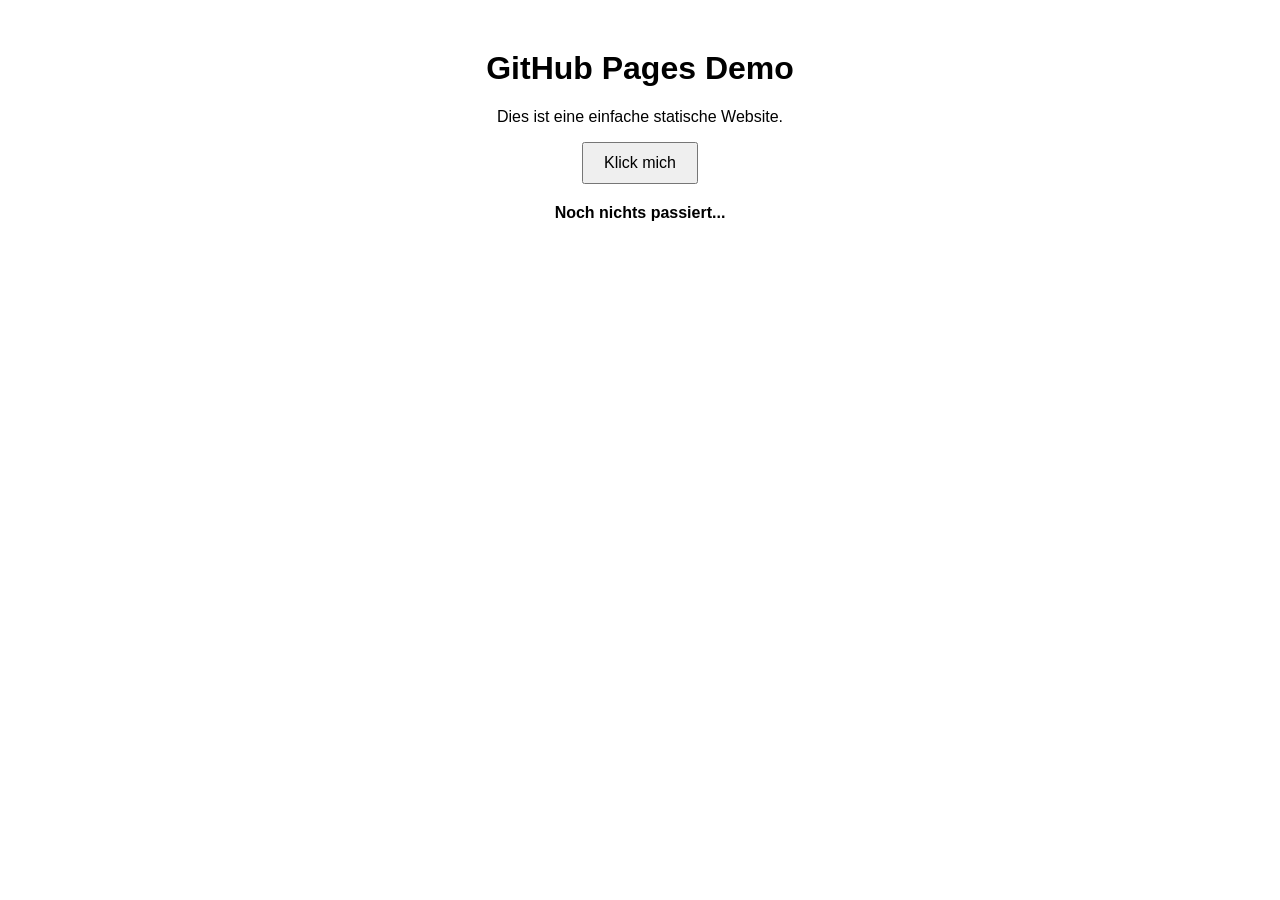
==== docs/index.html @ 736f30be "Add: static Page example" ====
<!DOCTYPE html>
<html lang="de">
<head>
    <meta charset="UTF-8">
    <title>GitHub Pages Demo</title>
    <link rel="stylesheet" href="style.css">
</head>
<body>

<h1>GitHub Pages Demo</h1>

<p>Dies ist eine einfache statische Website.</p>

<button onclick="changeText()">Klick mich</button>

<p id="output">Noch nichts passiert...</p>

<script src="script.js"></script>

</body>
</html>
---- docs/style.css ----
body {
    font-family: Arial, sans-serif;
    text-align: center;
    margin-top: 50px;
}

button {
    padding: 10px 20px;
    font-size: 16px;
    cursor: pointer;
}

#output {
    margin-top: 20px;
    font-weight: bold;
}
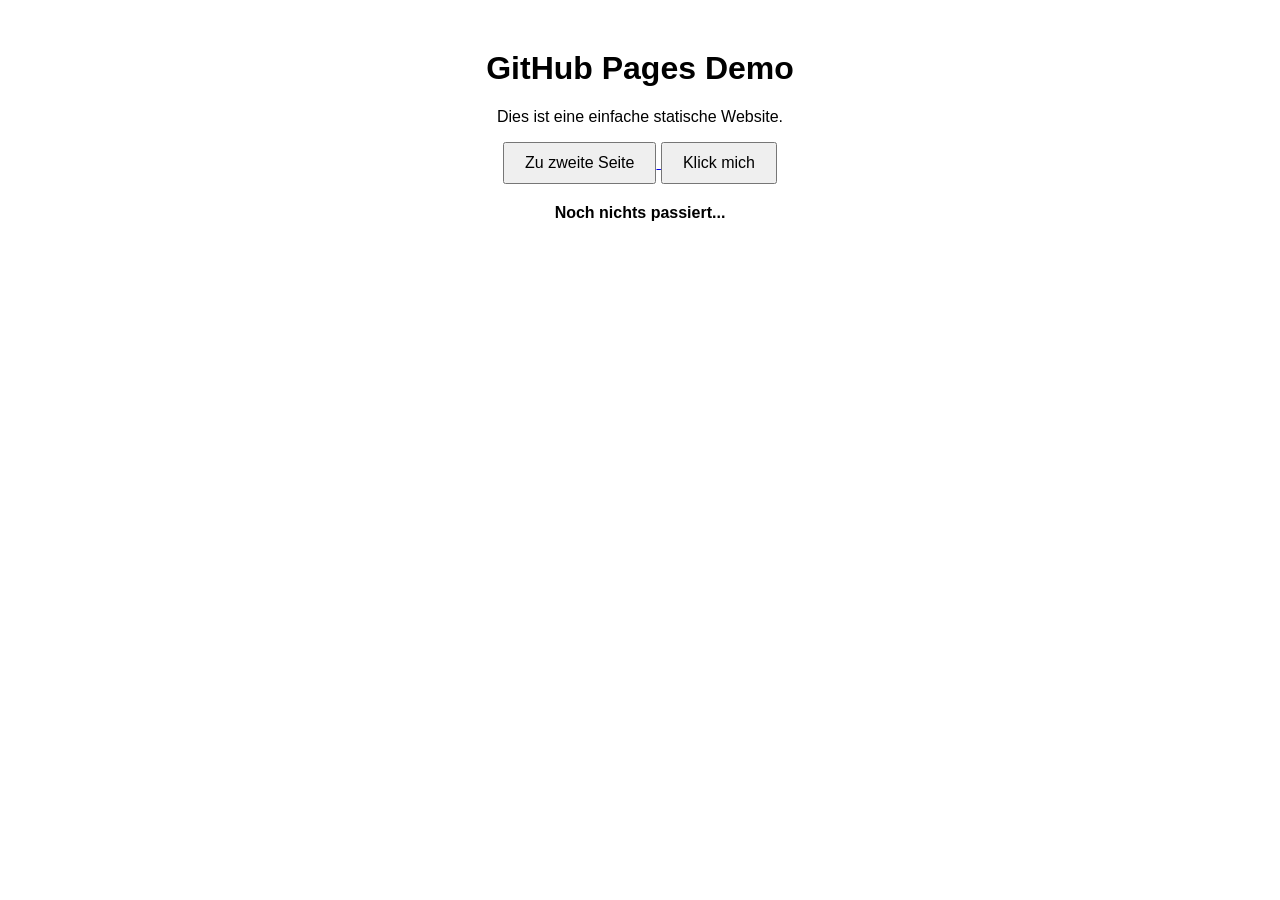
==== commit f29fee5b: "Add: additional Page for Demo" ====
--- a/docs/index.html
+++ b/docs/index.html
@@ -11,6 +11,10 @@
 
 <p>Dies ist eine einfache statische Website.</p>
 
+<a href="https://dejanmirkovichslu.github.io/ProjectBasics_DOCs/example1">
+    <button>Zu zweite Seite</button>
+</a>
+
 <button onclick="changeText()">Klick mich</button>
 
 <p id="output">Noch nichts passiert...</p>
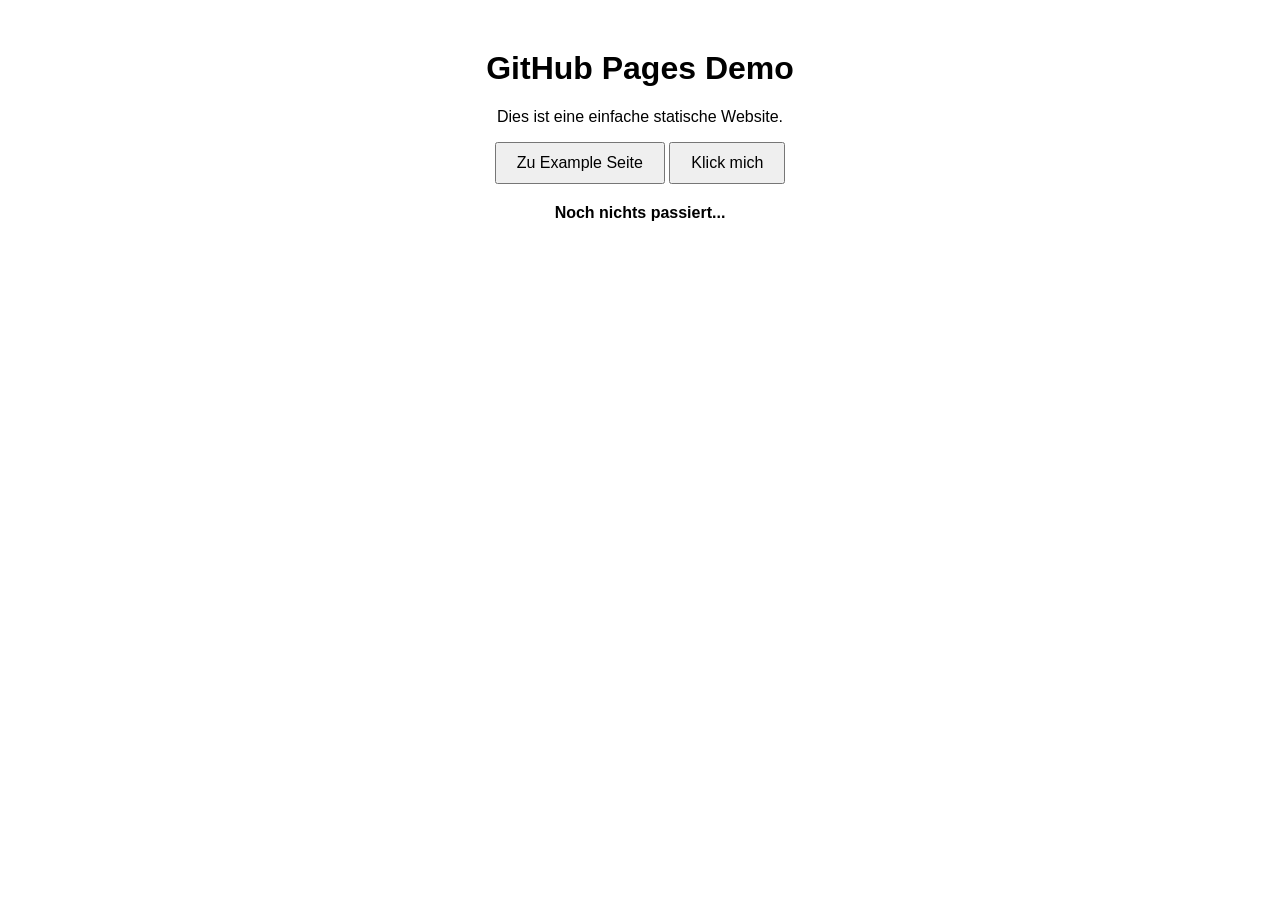
==== commit 45d54234: "Add: additional Page for Demo" ====
--- a/docs/index.html
+++ b/docs/index.html
@@ -11,9 +11,7 @@
 
 <p>Dies ist eine einfache statische Website.</p>
 
-<a href="https://dejanmirkovichslu.github.io/ProjectBasics_DOCs/example1">
-    <button>Zu zweite Seite</button>
-</a>
+<button onclick="goToExample()">Zu Example Seite</button>
 
 <button onclick="changeText()">Klick mich</button>
 
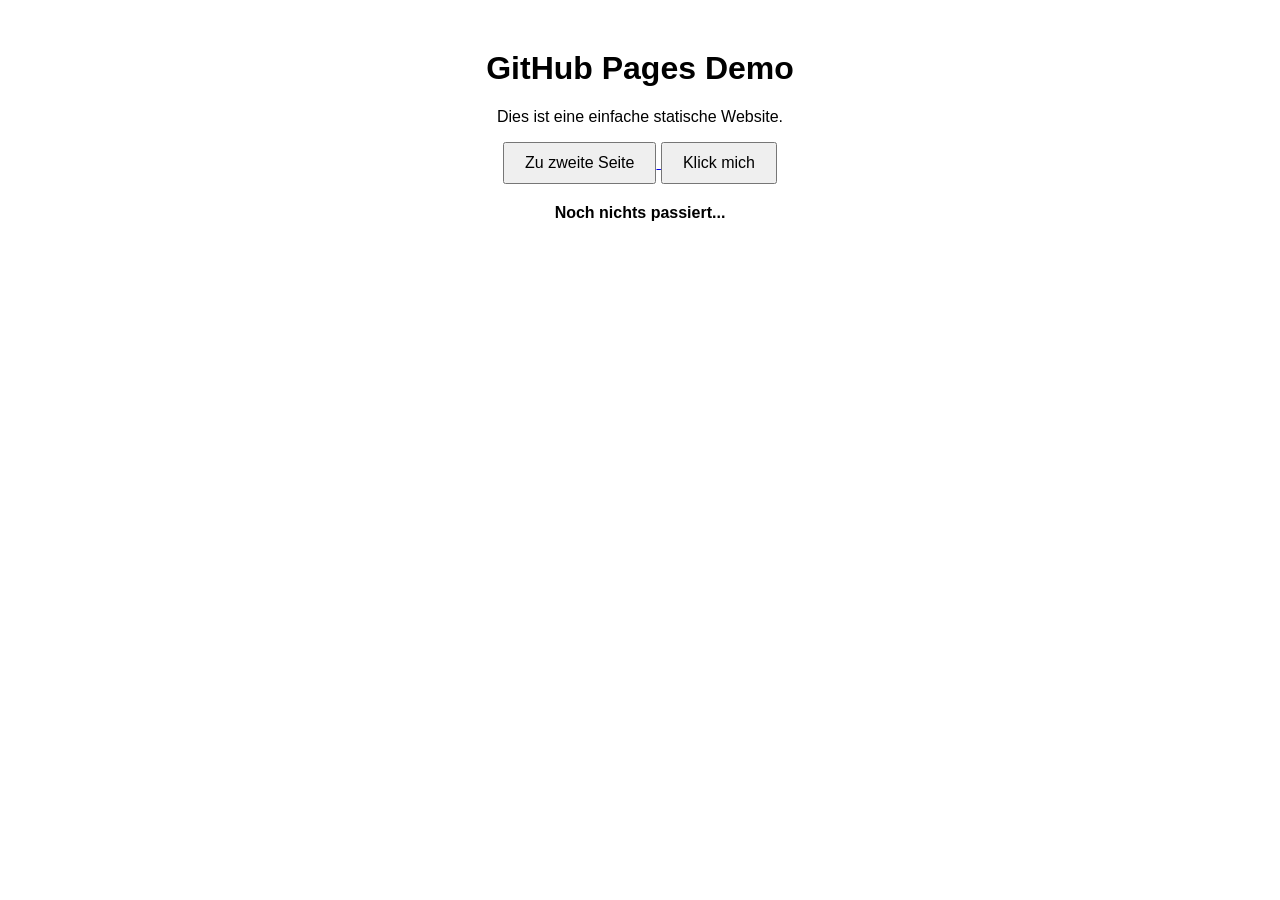
==== commit 90dcbb63: "Merge pull request #8 from DejanMirkovicHSLU/AddPages Add: additional Page for Demo" ====
--- a/docs/index.html
+++ b/docs/index.html
@@ -11,7 +11,9 @@
 
 <p>Dies ist eine einfache statische Website.</p>
 
-<button onclick="goToExample()">Zu Example Seite</button>
+<a href="https://dejanmirkovichslu.github.io/ProjectBasics_DOCs/example1">
+    <button>Zu zweite Seite</button>
+</a>
 
 <button onclick="changeText()">Klick mich</button>
 
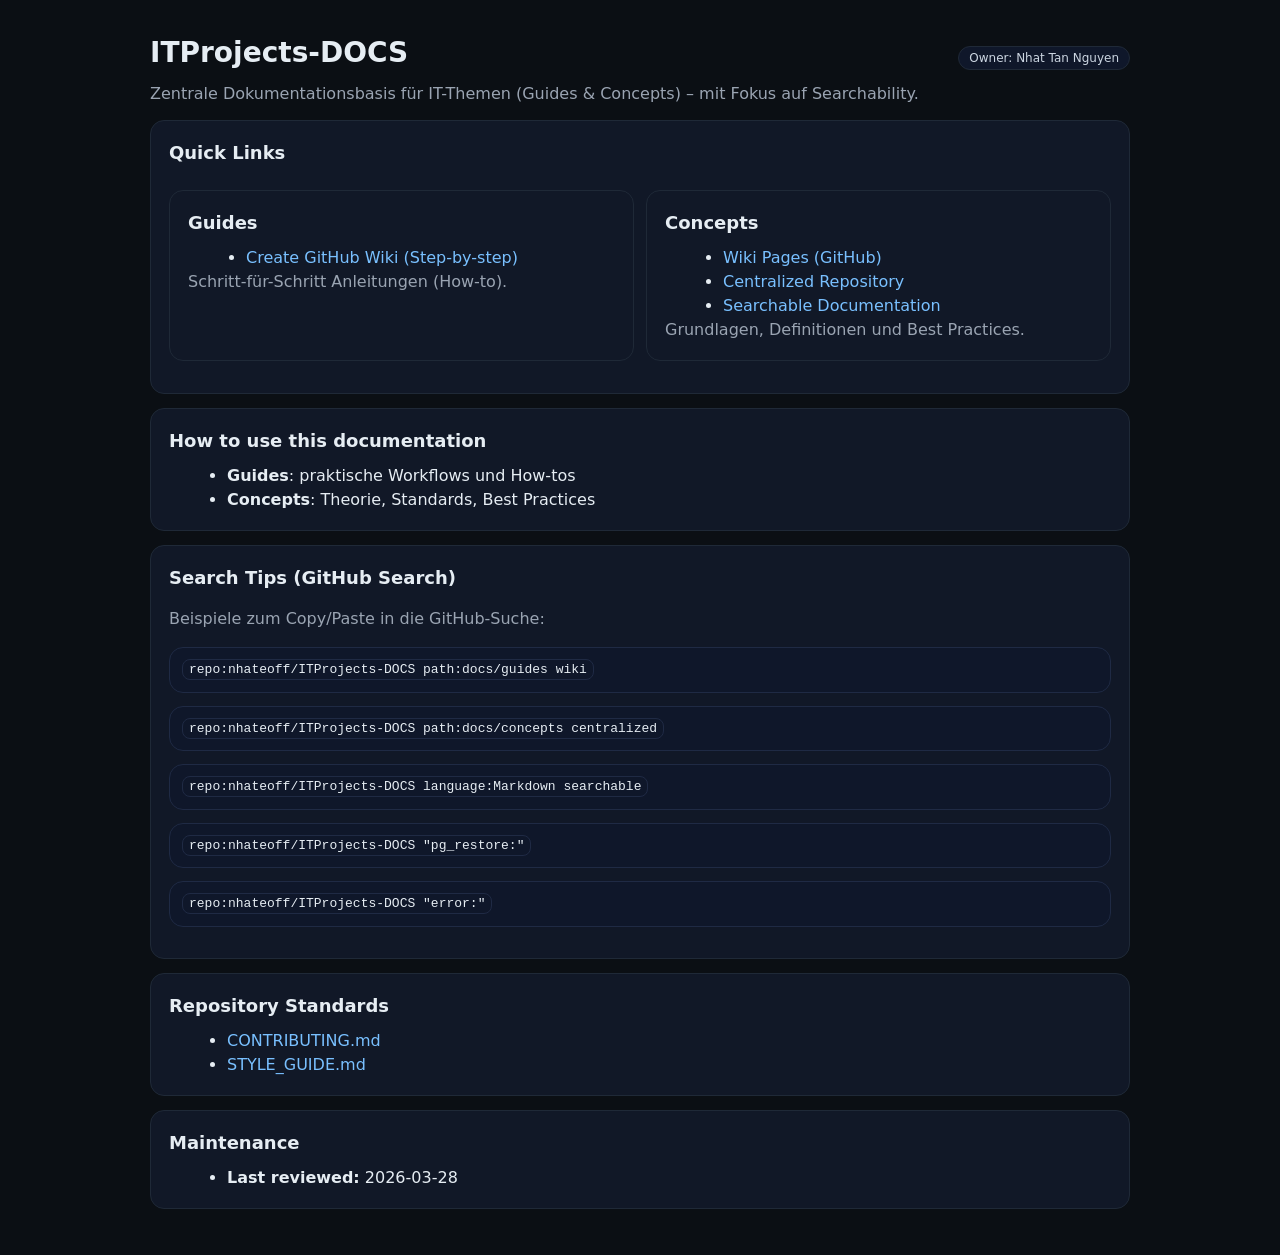
==== commit 4e4b2495: "Rename index.hmtl to index.html" ====
--- a/docs/index.html
+++ b/docs/index.html
@@ -1,25 +1,94 @@
-<!DOCTYPE html>
+<!doctype html>
 <html lang="de">
 <head>
-    <meta charset="UTF-8">
-    <title>GitHub Pages Demo</title>
-    <link rel="stylesheet" href="style.css">
+  <meta charset="utf-8" />
+  <meta name="viewport" content="width=device-width, initial-scale=1" />
+  <title>ITProjects-DOCS</title>
+  <meta name="description" content="Centralized documentation repository for IT projects (guides, concepts, templates)" />
+  <style>
+    body { font-family: system-ui, -apple-system, Segoe UI, Roboto, Arial, sans-serif; line-height: 1.5; margin: 0; background: #0b0f14; color: #e6edf3; }
+    a { color: #79c0ff; text-decoration: none; }
+    a:hover { text-decoration: underline; }
+    .wrap { max-width: 980px; margin: 0 auto; padding: 32px 20px; }
+    .card { background: #111827; border: 1px solid #1f2937; border-radius: 14px; padding: 18px; margin: 14px 0; }
+    .grid { display: grid; grid-template-columns: 1fr; gap: 12px; }
+    @media (min-width: 860px) { .grid { grid-template-columns: 1fr 1fr; } }
+    .muted { color: #9aa4b2; }
+    code { background: #0f172a; border: 1px solid #1f2a44; padding: 2px 6px; border-radius: 8px; }
+    pre { background: #0f172a; border: 1px solid #1f2a44; padding: 12px; border-radius: 14px; overflow: auto; }
+    h1 { margin: 0 0 8px; font-size: 28px; }
+    h2 { margin: 0 0 10px; font-size: 18px; }
+    ul { margin: 10px 0 0 18px; }
+    .top { display: flex; justify-content: space-between; align-items: baseline; gap: 12px; flex-wrap: wrap; }
+    .badge { display: inline-block; padding: 2px 10px; border-radius: 999px; border: 1px solid #1f2937; background: #0f172a; color: #cbd5e1; font-size: 12px; }
+  </style>
 </head>
 <body>
+  <div class="wrap">
+    <div class="top">
+      <div>
+        <h1>ITProjects-DOCS</h1>
+        <div class="muted">Zentrale Dokumentationsbasis für IT-Themen (Guides & Concepts) – mit Fokus auf Searchability.</div>
+      </div>
+      <div class="badge">Owner: Nhat Tan Nguyen</div>
+    </div>
 
-<h1>GitHub Pages Demo</h1>
+    <div class="card">
+      <h2>Quick Links</h2>
+      <div class="grid">
+        <div class="card">
+          <h2>Guides</h2>
+          <ul>
+            <li><a href="guides/guide_create_wiki.md">Create GitHub Wiki (Step-by-step)</a></li>
+          </ul>
+          <div class="muted">Schritt-für-Schritt Anleitungen (How-to).</div>
+        </div>
 
-<p>Dies ist eine einfache statische Website.</p>
+        <div class="card">
+          <h2>Concepts</h2>
+          <ul>
+            <li><a href="concepts/wiki-pages.md">Wiki Pages (GitHub)</a></li>
+            <li><a href="concepts/centralized-repository.md">Centralized Repository</a></li>
+            <li><a href="concepts/searchable-documentation.md">Searchable Documentation</a></li>
+          </ul>
+          <div class="muted">Grundlagen, Definitionen und Best Practices.</div>
+        </div>
+      </div>
+    </div>
 
-<a href="https://dejanmirkovichslu.github.io/ProjectBasics_DOCs/example1">
-    <button>Zu zweite Seite</button>
-</a>
+    <div class="card">
+      <h2>How to use this documentation</h2>
+      <ul>
+        <li><strong>Guides</strong>: praktische Workflows und How-tos</li>
+        <li><strong>Concepts</strong>: Theorie, Standards, Best Practices</li>
+      </ul>
+    </div>
 
-<button onclick="changeText()">Klick mich</button>
+    <div class="card">
+      <h2>Search Tips (GitHub Search)</h2>
+      <p class="muted">Beispiele zum Copy/Paste in die GitHub-Suche:</p>
 
-<p id="output">Noch nichts passiert...</p>
+      <pre><code>repo:nhateoff/ITProjects-DOCS path:docs/guides wiki</code></pre>
+      <pre><code>repo:nhateoff/ITProjects-DOCS path:docs/concepts centralized</code></pre>
+      <pre><code>repo:nhateoff/ITProjects-DOCS language:Markdown searchable</code></pre>
+      <pre><code>repo:nhateoff/ITProjects-DOCS "pg_restore:"</code></pre>
+      <pre><code>repo:nhateoff/ITProjects-DOCS "error:"</code></pre>
+    </div>
 
-<script src="script.js"></script>
+    <div class="card">
+      <h2>Repository Standards</h2>
+      <ul>
+        <li><a href="../CONTRIBUTING.md">CONTRIBUTING.md</a></li>
+        <li><a href="../STYLE_GUIDE.md">STYLE_GUIDE.md</a></li>
+      </ul>
+    </div>
 
+    <div class="card">
+      <h2>Maintenance</h2>
+      <ul>
+        <li><strong>Last reviewed:</strong> 2026-03-28</li>
+      </ul>
+    </div>
+  </div>
 </body>
-</html>+</html>
